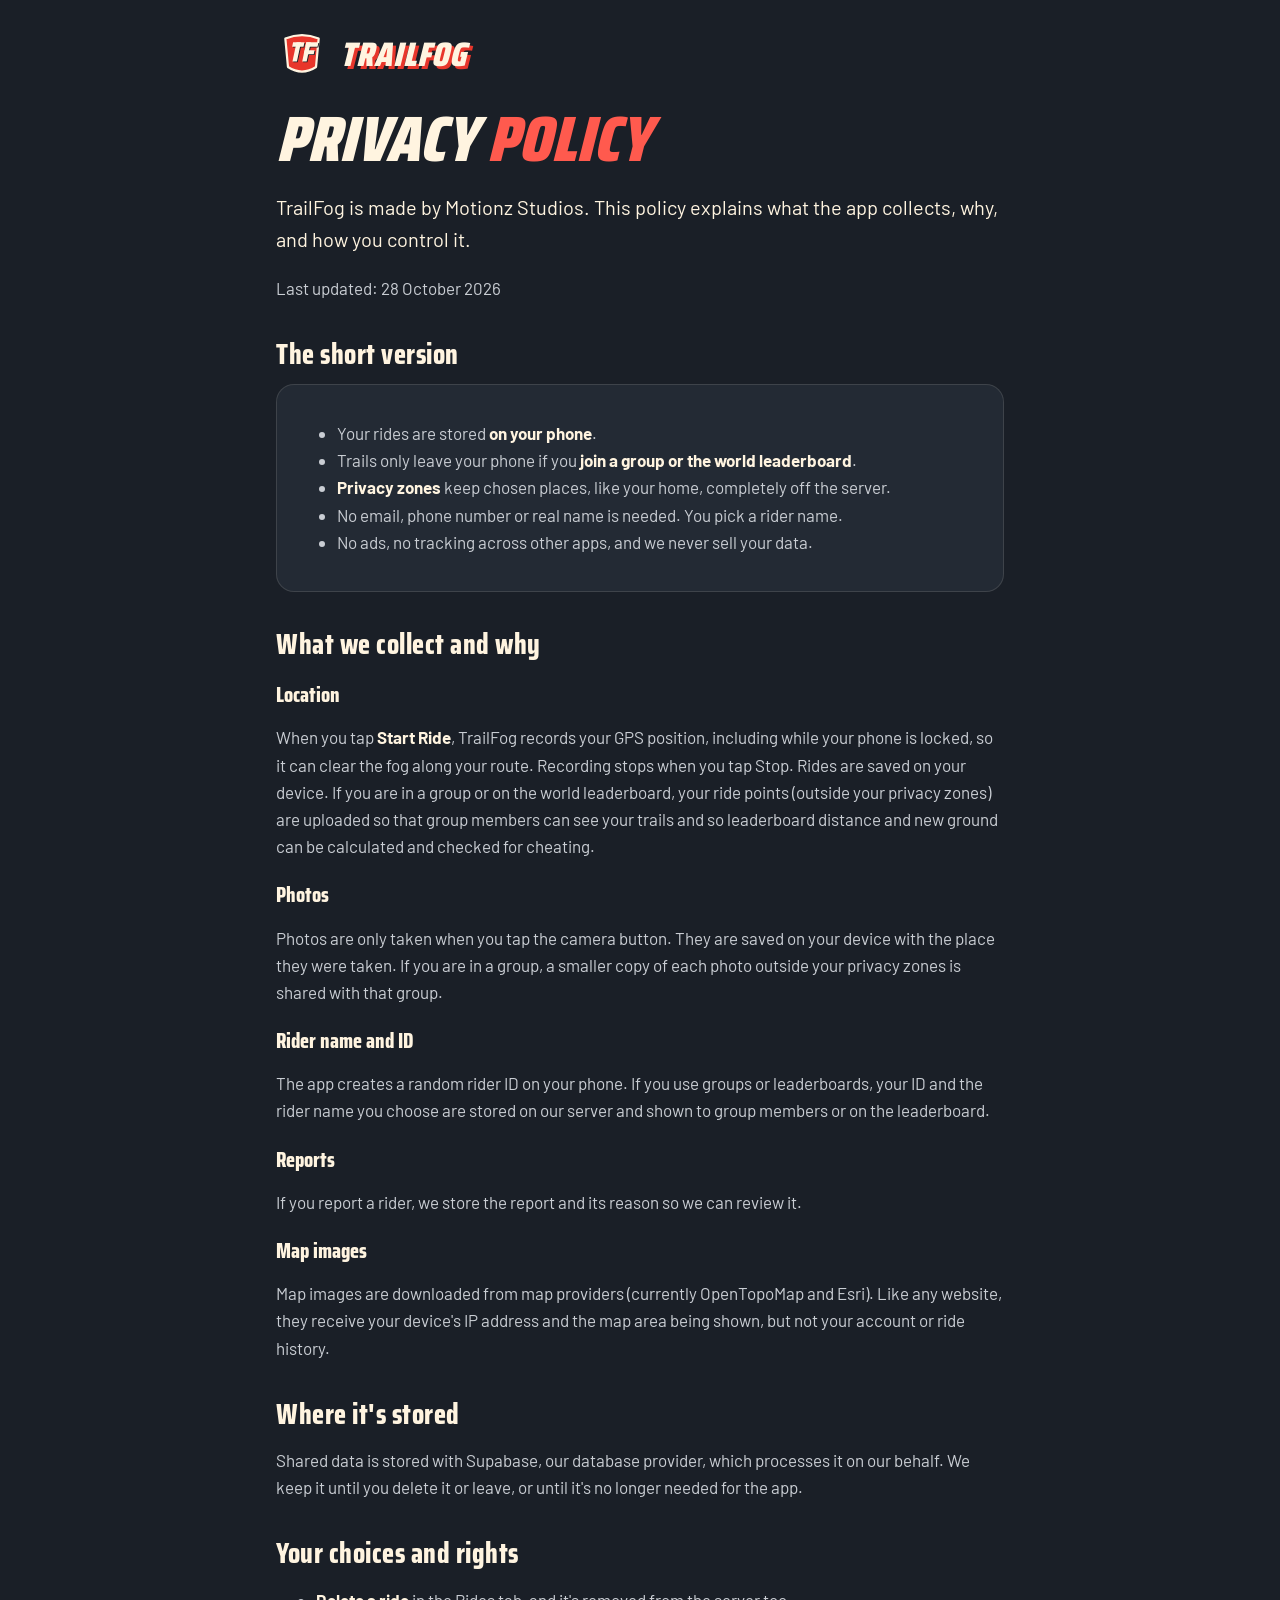
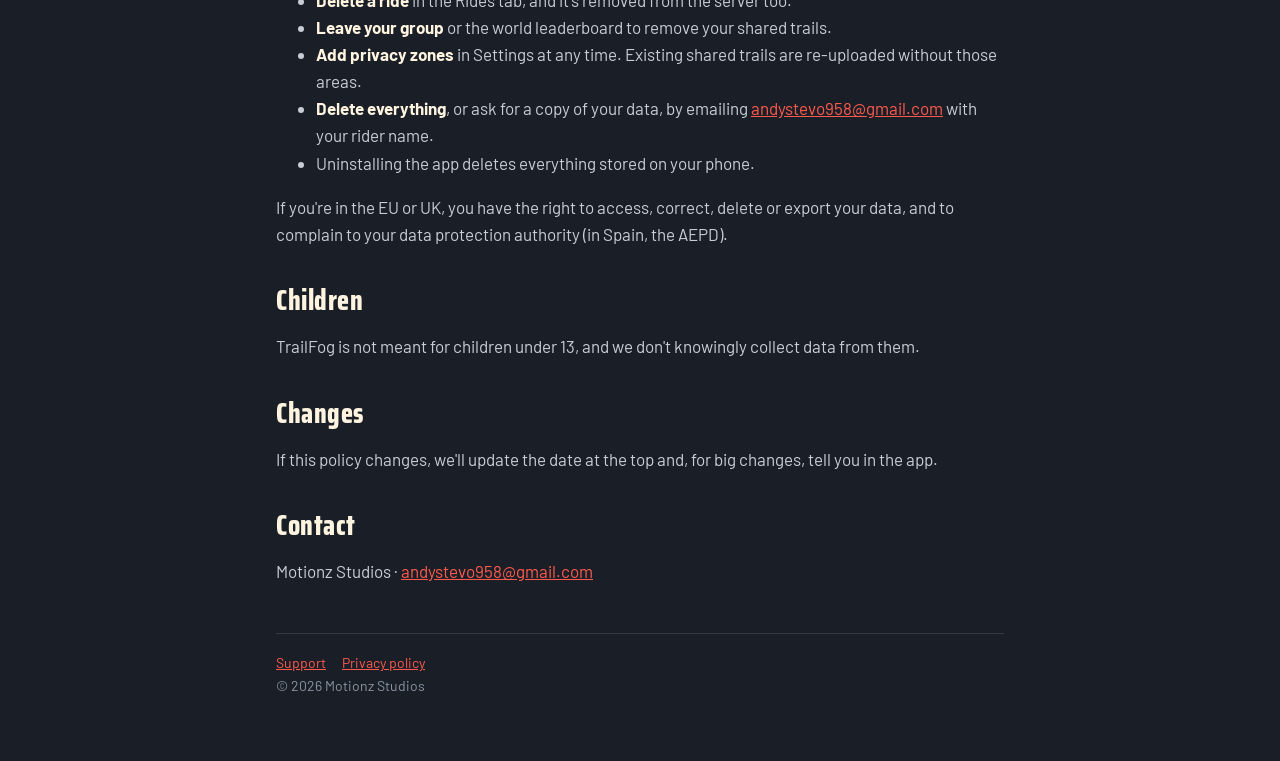
==== privacy.html @ 4048c1ba "Add files via upload" ====
<!doctype html><html lang="en"><head><meta charset="utf-8"><meta name="viewport" content="width=device-width,initial-scale=1"><link rel="preconnect" href="https://fonts.googleapis.com"><link rel="stylesheet" href="https://fonts.googleapis.com/css2?family=Barlow:wght@400;600&family=Saira+Condensed:ital,wght@0,800;1,900&display=swap"><link rel="stylesheet" href="style.css"><link rel="icon" href="icon.png"><title>TrailFog Privacy Policy</title><meta name="description" content="How TrailFog handles your location, photos and rider data."></head>
<body><div class="wrap"><header><a href="./"><svg width="52" height="52" viewBox="0 0 512 512" aria-hidden="true"><path d="M92 104 Q256 34 420 104 L394 384 Q256 474 118 384 Z" fill="#E8362B" stroke="#FFF4E0" stroke-width="22" stroke-linejoin="round"/><g transform="translate(264 338) skewX(-12) translate(-256 -330)" fill="#1A1F27"><rect x="128" y="140" width="112" height="44"/><rect x="162" y="140" width="44" height="190"/><rect x="258" y="140" width="44" height="190"/><rect x="258" y="140" width="120" height="44"/><rect x="258" y="218" width="98" height="40"/></g><g transform="translate(256 330) skewX(-12) translate(-256 -330)" fill="#FFF4E0"><rect x="128" y="140" width="112" height="44"/><rect x="162" y="140" width="44" height="190"/><rect x="258" y="140" width="44" height="190"/><rect x="258" y="140" width="120" height="44"/><rect x="258" y="218" width="98" height="40"/></g></svg><span class="brand">TRAILFOG</span></a></header>
<h1>PRIVACY <span>POLICY</span></h1>
<p class="lead">TrailFog is made by Motionz Studios. This policy explains what the app collects, why, and how you control it.</p>
<p>Last updated: 28 October 2026</p>

<h2>The short version</h2>
<div class="card"><ul>
<li>Your rides are stored <strong>on your phone</strong>.</li>
<li>Trails only leave your phone if you <strong>join a group or the world leaderboard</strong>.</li>
<li><strong>Privacy zones</strong> keep chosen places, like your home, completely off the server.</li>
<li>No email, phone number or real name is needed. You pick a rider name.</li>
<li>No ads, no tracking across other apps, and we never sell your data.</li>
</ul></div>

<h2>What we collect and why</h2>
<h3>Location</h3>
<p>When you tap <strong>Start Ride</strong>, TrailFog records your GPS position, including while your phone is locked, so it can clear the fog along your route. Recording stops when you tap Stop. Rides are saved on your device. If you are in a group or on the world leaderboard, your ride points (outside your privacy zones) are uploaded so that group members can see your trails and so leaderboard distance and new ground can be calculated and checked for cheating.</p>
<h3>Photos</h3>
<p>Photos are only taken when you tap the camera button. They are saved on your device with the place they were taken. If you are in a group, a smaller copy of each photo outside your privacy zones is shared with that group.</p>
<h3>Rider name and ID</h3>
<p>The app creates a random rider ID on your phone. If you use groups or leaderboards, your ID and the rider name you choose are stored on our server and shown to group members or on the leaderboard.</p>
<h3>Reports</h3>
<p>If you report a rider, we store the report and its reason so we can review it.</p>
<h3>Map images</h3>
<p>Map images are downloaded from map providers (currently OpenTopoMap and Esri). Like any website, they receive your device's IP address and the map area being shown, but not your account or ride history.</p>

<h2>Where it's stored</h2>
<p>Shared data is stored with Supabase, our database provider, which processes it on our behalf. We keep it until you delete it or leave, or until it's no longer needed for the app.</p>

<h2>Your choices and rights</h2>
<ul>
<li><strong>Delete a ride</strong> in the Rides tab, and it's removed from the server too.</li>
<li><strong>Leave your group</strong> or the world leaderboard to remove your shared trails.</li>
<li><strong>Add privacy zones</strong> in Settings at any time. Existing shared trails are re-uploaded without those areas.</li>
<li><strong>Delete everything</strong>, or ask for a copy of your data, by emailing <a href="mailto:andystevo958@gmail.com">andystevo958@gmail.com</a> with your rider name.</li>
<li>Uninstalling the app deletes everything stored on your phone.</li>
</ul>
<p>If you're in the EU or UK, you have the right to access, correct, delete or export your data, and to complain to your data protection authority (in Spain, the AEPD).</p>

<h2>Children</h2>
<p>TrailFog is not meant for children under 13, and we don't knowingly collect data from them.</p>

<h2>Changes</h2>
<p>If this policy changes, we'll update the date at the top and, for big changes, tell you in the app.</p>

<h2>Contact</h2>
<p>Motionz Studios · <a href="mailto:andystevo958@gmail.com">andystevo958@gmail.com</a></p>
<footer><a href="./">Support</a><a href="privacy.html">Privacy policy</a><br>© 2026 Motionz Studios</footer></div></body></html>
---- style.css ----
:root{--ink:#1A1F27;--card:#232A34;--red:#E8362B;--redtxt:#FF5A4E;--cream:#FFF4E0;--mut:#C9CDD3;--line:rgba(255,244,224,.12)}
*{box-sizing:border-box}
html{background:var(--ink)}
body{margin:0;background:var(--ink);color:var(--cream);font:17px/1.6 Barlow,system-ui,-apple-system,"Segoe UI",sans-serif}
a{color:var(--redtxt)}
.wrap{max-width:760px;margin:0 auto;padding:28px 16px 64px}
header{display:flex;align-items:center;gap:14px;margin-bottom:28px}
header a{display:flex;align-items:center;gap:12px;color:var(--cream);text-decoration:none}
.brand{font:italic 900 34px/1 "Saira Condensed","Arial Narrow",sans-serif;letter-spacing:1px;text-shadow:3px 3px 0 var(--red)}
h1{font:italic 900 clamp(40px,9vw,64px)/.98 "Saira Condensed","Arial Narrow",sans-serif;margin:8px 0 14px}
h1 span{color:var(--redtxt)}
h2{font:800 28px/1.15 "Saira Condensed","Arial Narrow",sans-serif;letter-spacing:.5px;margin:36px 0 8px}
h3{font:800 21px/1.2 "Saira Condensed","Arial Narrow",sans-serif;margin:22px 0 4px}
p,li{color:var(--mut)}
strong{color:var(--cream)}
.lead{font-size:20px;color:var(--cream)}
.card{background:var(--card);border:1px solid var(--line);border-radius:18px;padding:18px 20px;margin:14px 0}
.btn{display:inline-block;background:#D62C22;color:var(--cream);text-decoration:none;font:800 20px/1 "Saira Condensed",sans-serif;letter-spacing:1px;padding:14px 22px;border-radius:40px;margin:6px 8px 6px 0}
.btn.alt{background:transparent;border:2px solid var(--line)}
footer{margin-top:48px;padding-top:18px;border-top:1px solid var(--line);font-size:14px;color:#8A93A0}
footer a{margin-right:16px}
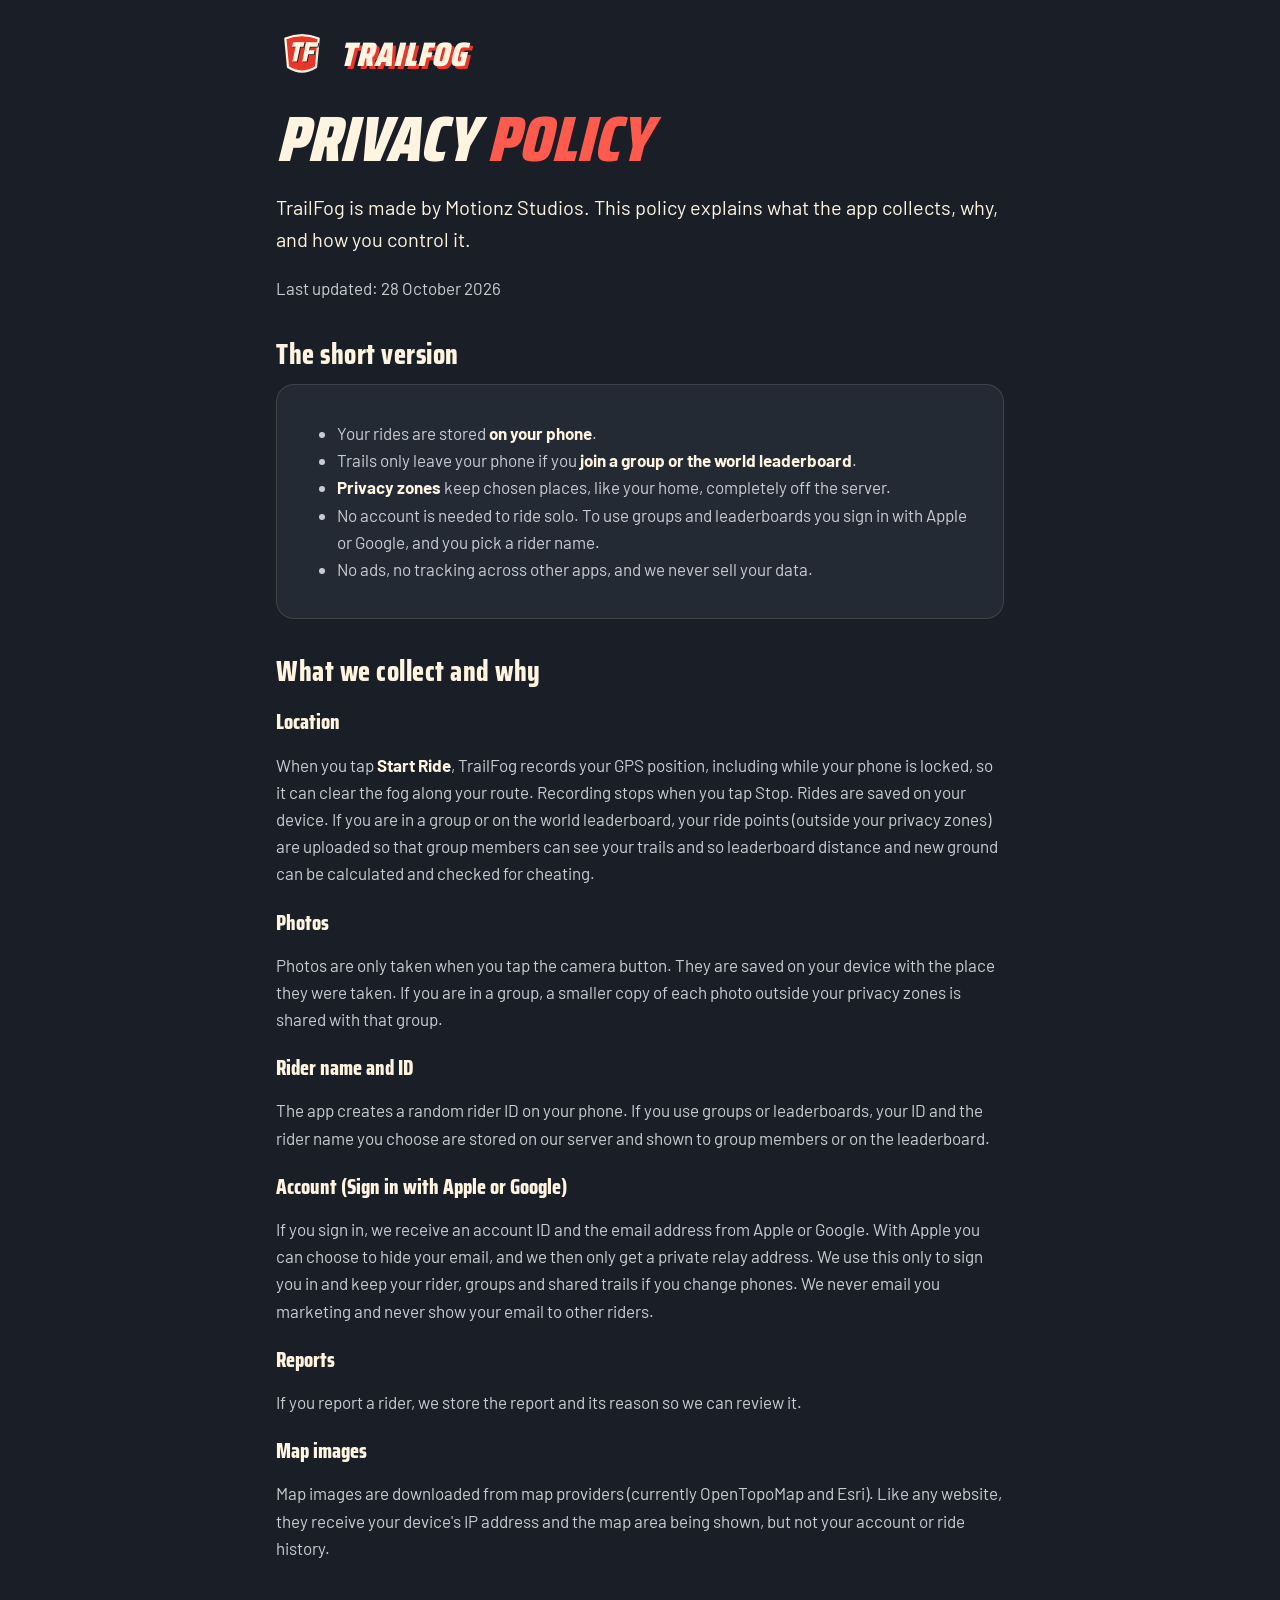
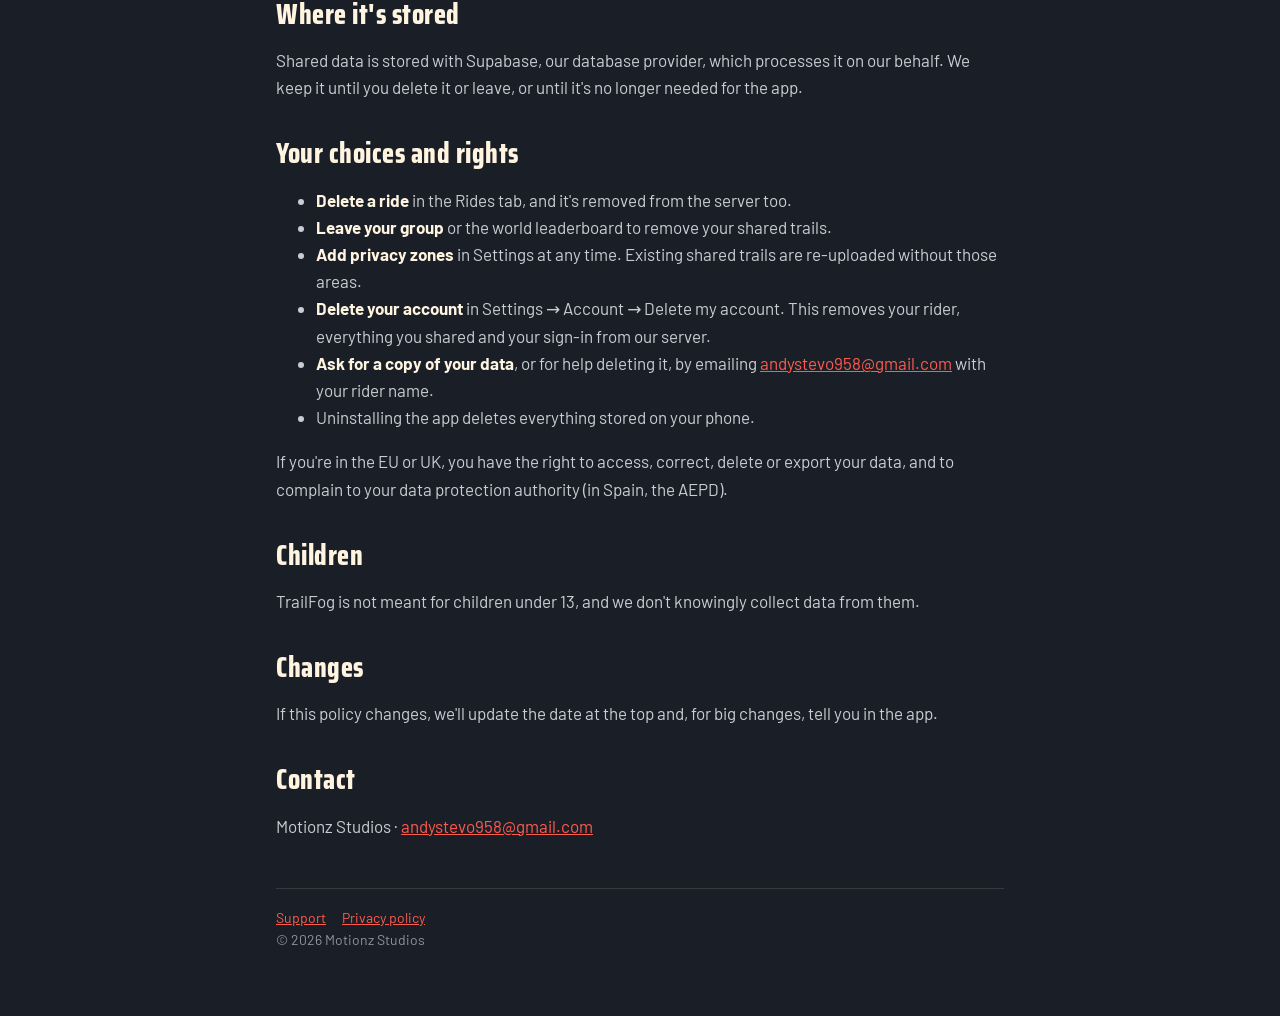
==== commit ad15d0bc: "Add files via upload" ====
--- a/privacy.html
+++ b/privacy.html
@@ -9,7 +9,7 @@
 <li>Your rides are stored <strong>on your phone</strong>.</li>
 <li>Trails only leave your phone if you <strong>join a group or the world leaderboard</strong>.</li>
 <li><strong>Privacy zones</strong> keep chosen places, like your home, completely off the server.</li>
-<li>No email, phone number or real name is needed. You pick a rider name.</li>
+<li>No account is needed to ride solo. To use groups and leaderboards you sign in with Apple or Google, and you pick a rider name.</li>
 <li>No ads, no tracking across other apps, and we never sell your data.</li>
 </ul></div>
 
@@ -20,6 +20,8 @@
 <p>Photos are only taken when you tap the camera button. They are saved on your device with the place they were taken. If you are in a group, a smaller copy of each photo outside your privacy zones is shared with that group.</p>
 <h3>Rider name and ID</h3>
 <p>The app creates a random rider ID on your phone. If you use groups or leaderboards, your ID and the rider name you choose are stored on our server and shown to group members or on the leaderboard.</p>
+<h3>Account (Sign in with Apple or Google)</h3>
+<p>If you sign in, we receive an account ID and the email address from Apple or Google. With Apple you can choose to hide your email, and we then only get a private relay address. We use this only to sign you in and keep your rider, groups and shared trails if you change phones. We never email you marketing and never show your email to other riders.</p>
 <h3>Reports</h3>
 <p>If you report a rider, we store the report and its reason so we can review it.</p>
 <h3>Map images</h3>
@@ -33,7 +35,8 @@
 <li><strong>Delete a ride</strong> in the Rides tab, and it's removed from the server too.</li>
 <li><strong>Leave your group</strong> or the world leaderboard to remove your shared trails.</li>
 <li><strong>Add privacy zones</strong> in Settings at any time. Existing shared trails are re-uploaded without those areas.</li>
-<li><strong>Delete everything</strong>, or ask for a copy of your data, by emailing <a href="mailto:andystevo958@gmail.com">andystevo958@gmail.com</a> with your rider name.</li>
+<li><strong>Delete your account</strong> in Settings → Account → Delete my account. This removes your rider, everything you shared and your sign-in from our server.</li>
+<li><strong>Ask for a copy of your data</strong>, or for help deleting it, by emailing <a href="mailto:andystevo958@gmail.com">andystevo958@gmail.com</a> with your rider name.</li>
 <li>Uninstalling the app deletes everything stored on your phone.</li>
 </ul>
 <p>If you're in the EU or UK, you have the right to access, correct, delete or export your data, and to complain to your data protection authority (in Spain, the AEPD).</p>
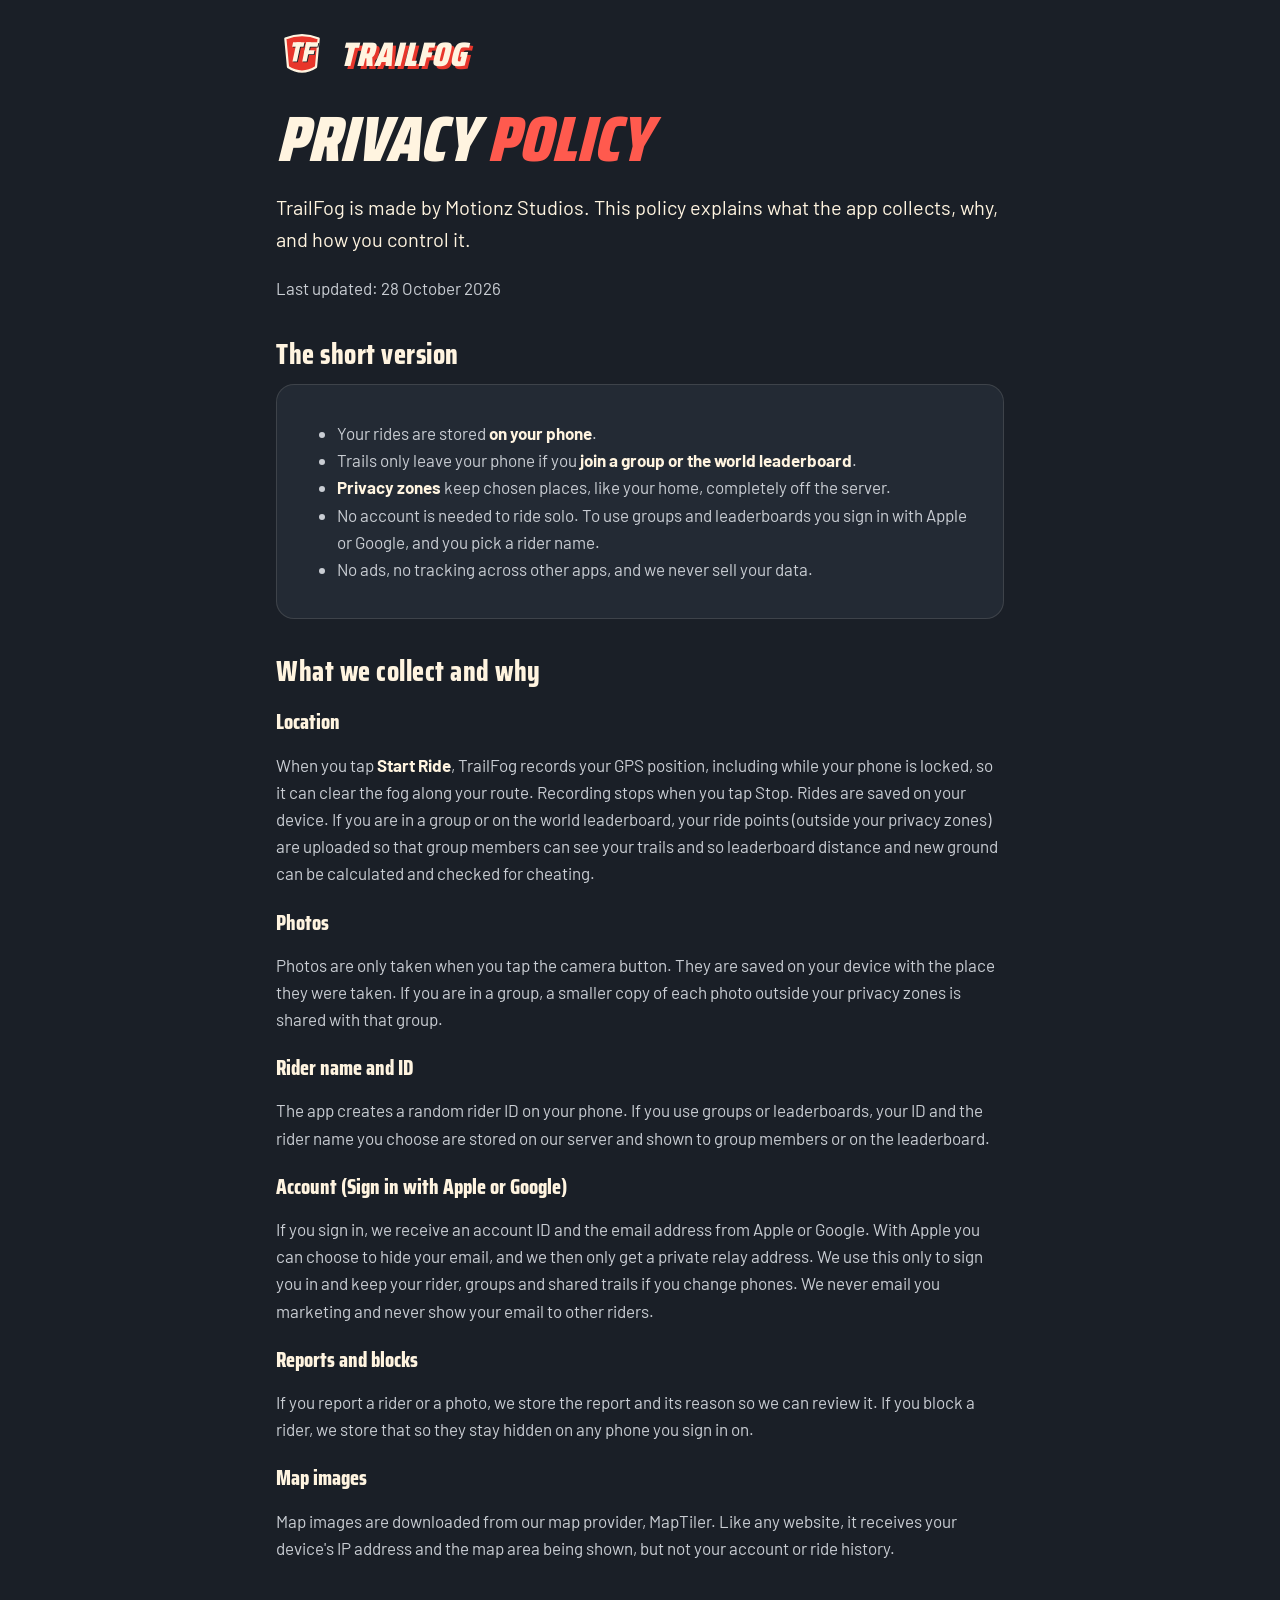
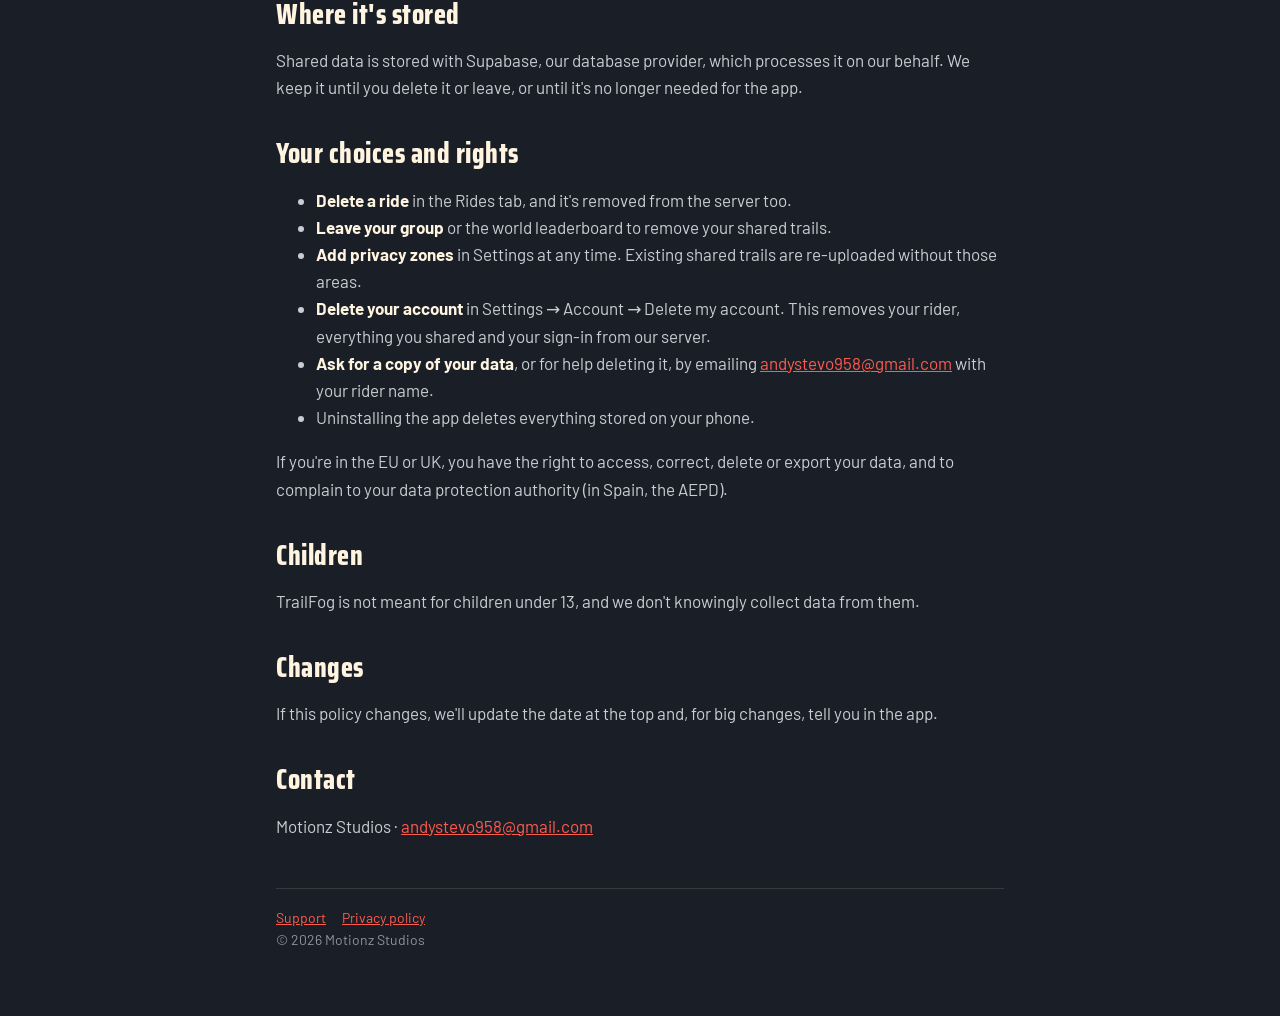
==== commit 4456fb6d: "Add files via upload" ====
--- a/privacy.html
+++ b/privacy.html
@@ -22,10 +22,10 @@
 <p>The app creates a random rider ID on your phone. If you use groups or leaderboards, your ID and the rider name you choose are stored on our server and shown to group members or on the leaderboard.</p>
 <h3>Account (Sign in with Apple or Google)</h3>
 <p>If you sign in, we receive an account ID and the email address from Apple or Google. With Apple you can choose to hide your email, and we then only get a private relay address. We use this only to sign you in and keep your rider, groups and shared trails if you change phones. We never email you marketing and never show your email to other riders.</p>
-<h3>Reports</h3>
-<p>If you report a rider, we store the report and its reason so we can review it.</p>
+<h3>Reports and blocks</h3>
+<p>If you report a rider or a photo, we store the report and its reason so we can review it. If you block a rider, we store that so they stay hidden on any phone you sign in on.</p>
 <h3>Map images</h3>
-<p>Map images are downloaded from map providers (currently OpenTopoMap and Esri). Like any website, they receive your device's IP address and the map area being shown, but not your account or ride history.</p>
+<p>Map images are downloaded from our map provider, MapTiler. Like any website, it receives your device's IP address and the map area being shown, but not your account or ride history.</p>
 
 <h2>Where it's stored</h2>
 <p>Shared data is stored with Supabase, our database provider, which processes it on our behalf. We keep it until you delete it or leave, or until it's no longer needed for the app.</p>
